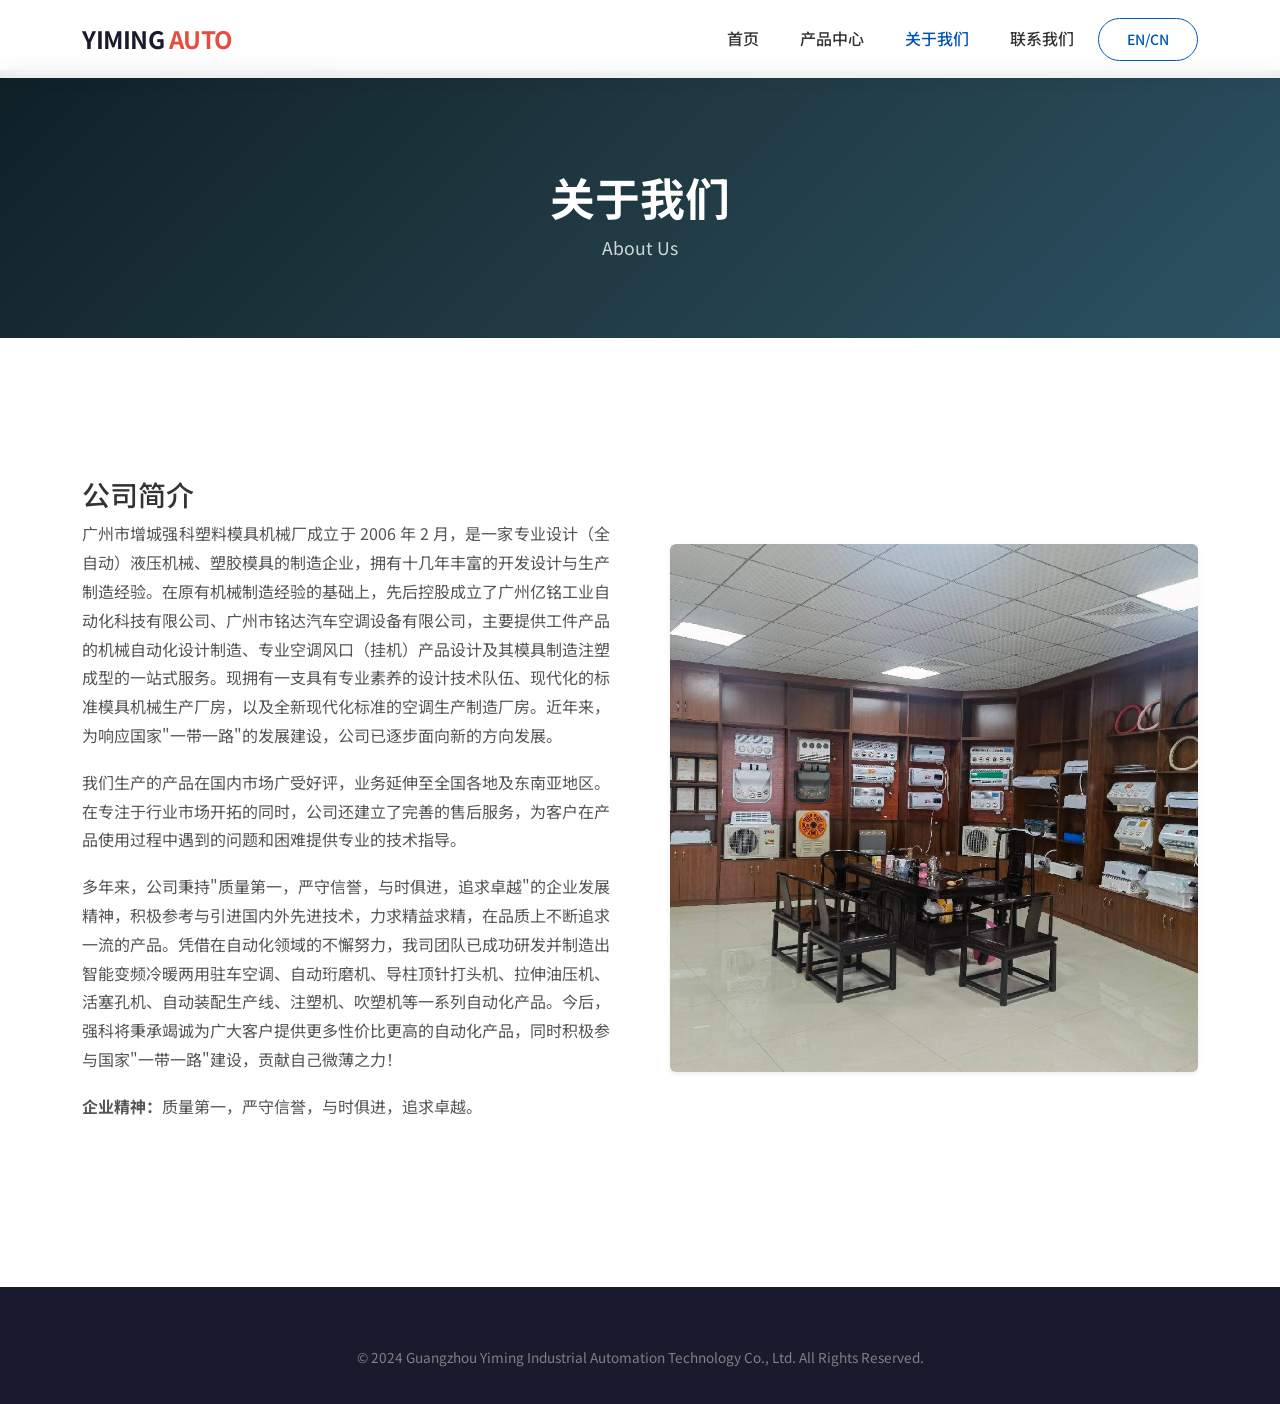
==== docs/about.html @ 4a15e211 "rename doces" ====
<!DOCTYPE html>
<html lang="zh-CN">
<head>
    <meta charset="UTF-8">
    <meta name="viewport" content="width=device-width, initial-scale=1.0">
    <title>关于我们 - 广州亿铭工业自动化</title>
    <link href="https://cdn.jsdelivr.net/npm/bootstrap@5.3.0/dist/css/bootstrap.min.css" rel="stylesheet">
    <link rel="stylesheet" href="css/style.css">
</head>
<body>
    <nav class="navbar navbar-expand-lg fixed-top">
        <div class="container">
            <a class="navbar-brand" href="index.html">YIMING <span style="color:#e74c3c">AUTO</span></a>
            <button class="navbar-toggler" type="button" data-bs-toggle="collapse" data-bs-target="#navMenu"><span class="navbar-toggler-icon" style="filter: invert(1);"></span></button>
            <div class="collapse navbar-collapse justify-content-end" id="navMenu">
                <ul class="navbar-nav align-items-center">
                    <li class="nav-item"><a class="nav-link" href="index.html" data-i18n="nav_home">首页</a></li>
                    <li class="nav-item"><a class="nav-link" href="products.html" data-i18n="nav_products">产品中心</a></li>
                    <li class="nav-item"><a class="nav-link active" href="about.html" data-i18n="nav_about">关于我们</a></li>
                    <li class="nav-item"><a class="nav-link" href="contact.html" data-i18n="nav_contact">联系我们</a></li>
                    <li class="nav-item ms-3"><button class="btn btn-outline-danger btn-sm" onclick="switchLang()">EN/CN</button></li>
                </ul>
            </div>
        </div>
    </nav>

    <header class="page-header">
        <div class="container text-center">
            <h1 data-i18n="page_title_about">关于我们</h1>
            <p data-i18n="page_subtitle_about">About Us</p>
        </div>
    </header>

    <section class="section-container about">
        <div class="container">
            <div class="about-content mb-5">
                <div class="about-text">
                    <h3 data-i18n="about_company_name">公司简介</h3>
                    <p data-i18n="about_content_1">广州市增城强科塑料模具机械厂成立于 2006 年 2 月，是一家专业设计（全自动）液压机械、塑胶模具的制造企业，拥有十几年丰富的开发设计与生产制造经验。在原有机械制造经验的基础上，先后控股成立了广州亿铭工业自动化科技有限公司、广州市铭达汽车空调设备有限公司，主要提供工件产品的机械自动化设计制造、专业空调风口（挂机）产品设计及其模具制造注塑成型的一站式服务。现拥有一支具有专业素养的设计技术队伍、现代化的标准模具机械生产厂房，以及全新现代化标准的空调生产制造厂房。近年来，为响应国家"一带一路"的发展建设，公司已逐步面向新的方向发展。</p>
                    <p data-i18n="about_content_2">我们生产的产品在国内市场广受好评，业务延伸至全国各地及东南亚地区。在专注于行业市场开拓的同时，公司还建立了完善的售后服务，为客户在产品使用过程中遇到的问题和困难提供专业的技术指导。</p>
                    <p data-i18n="about_content_3">多年来，公司秉持"质量第一，严守信誉，与时俱进，追求卓越"的企业发展精神，积极参考与引进国内外先进技术，力求精益求精，在品质上不断追求一流的产品。凭借在自动化领域的不懈努力，我司团队已成功研发并制造出智能变频冷暖两用驻车空调、自动珩磨机、导柱顶针打头机、拉伸油压机、活塞孔机、自动装配生产线、注塑机、吹塑机等一系列自动化产品。今后，强科将秉承竭诚为广大客户提供更多性价比更高的自动化产品，同时积极参与国家"一带一路"建设，贡献自己微薄之力！</p>
                    <p><strong data-i18n="about_spirit_title">企业精神：</strong><span data-i18n="about_spirit_content">质量第一，严守信誉，与时俱进，追求卓越。</span></p>
                </div>
                <div class="about-image">
                    <img src="images/about-factory.jpg" alt="工厂环境" class="img-fluid rounded shadow-sm">
                </div>
            </div>
        </div>
    </section>

    <footer>
        <div class="container">
            <div class="copyright">
                <p>© 2024 Guangzhou Yiming Industrial Automation Technology Co., Ltd. All Rights Reserved.</p>
            </div>
        </div>
    </footer>
    <script src="https://cdn.jsdelivr.net/npm/bootstrap@5.3.0/dist/js/bootstrap.bundle.min.js"></script>
    <script src="js/main.js"></script>
</body>
</html>
---- docs/css/style.css ----
/* =========================================
   0. 引入阿里巴巴普惠体 / 思源黑体 (免费可商用)
   ========================================= */
@import url('https://fonts.googleapis.com/css2?family=Noto+Sans+SC:wght@300;400;500;700&display=swap');

/* =========================================
   1. 基础样式重置
   ========================================= */
* {
    margin: 0;
    padding: 0;
    box-sizing: border-box;
}

body {
    font-family: "Alibaba PuHuiTi", "Noto Sans SC", "Microsoft YaHei", "Helvetica Neue", Helvetica, Arial, sans-serif;
    line-height: 1.6;
    color: #333;
    background-color: #fff;
    padding-top: 70px;
    -webkit-font-smoothing: antialiased;
    -moz-osx-font-smoothing: grayscale;
}

a {
    text-decoration: none;
    color: inherit;
    transition: color 0.3s;
}

ul {
    list-style: none;
}

/* =========================================
   2. 现代毛玻璃导航栏
   ========================================= */
.navbar {
    position: fixed;
    top: 0;
    width: 100%;
    background: rgba(255, 255, 255, 0.9);
    backdrop-filter: blur(10px);
    padding: 15px 0;
    z-index: 1000;
    box-shadow: 0 2px 15px rgba(0,0,0,0.05);
    transition: background 0.3s;
}

.navbar-brand {
    font-size: 1.5em;
    font-weight: 700;
    color: #1a1a2e !important;
    letter-spacing: -0.5px;
}

.nav-link {
    color: #333 !important;
    margin-left: 25px;
    font-weight: 500;
    transition: all 0.3s;
}

.nav-link:hover,
.nav-link.active {
    color: #0056b3 !important; /* 工业蓝 */
}

/* =========================================
   3. 首页 Hero 区域 (工业科技风)
   ========================================= */
.hero-banner {
    background: linear-gradient(135deg, #0f2027 0%, #203a43 50%, #2c5364 100%);
    color: #fff;
    min-height: 600px;
    display: flex;
    align-items: center;
    position: relative;
    overflow: hidden;
    padding-top: 70px;
}

/* 背景光晕动画 */
.hero-banner::before {
    content: '';
    position: absolute;
    top: -50%;
    left: -50%;
    width: 200%;
    height: 200%;
    background: radial-gradient(circle, rgba(255,255,255,0.05) 0%, rgba(255,255,255,0) 60%);
    animation: pulse 10s ease-in-out infinite;
    pointer-events: none; /* 关键：光晕层不拦截点击，否则会挡住 Hero 区域内的按钮 */
}

/* Hero 区内容整体置于光晕层之上，保证按钮可点击 */
.hero-banner .container {
    position: relative;
    z-index: 1;
}

@keyframes pulse {
    0%, 100% { transform: scale(1); opacity: 0.5; }
    50% { transform: scale(1.1); opacity: 0.8; }
}

.hero-banner h1 {
    font-size: 3.2em;
    margin-bottom: 20px;
    color: #fff;
    font-weight: 700;
    position: relative;
    z-index: 1;
    letter-spacing: -1px;
}

.hero-banner p {
    font-size: 1.3em;
    margin-bottom: 30px;
    opacity: 0.9;
    position: relative;
    z-index: 1;
    font-weight: 300;
}

/* =========================================
   4. 通用容器与排版
   ========================================= */
.section-container {
    width: 90%;
    max-width: 1200px;
    margin: 0 auto;
    padding: 100px 0;
}

h2 {
    text-align: center;
    font-size: 2.5em;
    margin-bottom: 60px;
    position: relative;
    color: #1a1a2e;
    font-weight: 700;
    letter-spacing: -0.5px;
}

h2::after {
    content: '';
    display: block;
    width: 60px;
    height: 4px;
    background: #0056b3;
    margin: 15px auto 0;
    border-radius: 2px;
}

/* =========================================
   5. 核心竞争力板块
   ========================================= */
.feature-card {
    transition: all 0.3s ease;
    border: 1px solid rgba(0,0,0,0.05);
    border-radius: 16px;
    padding: 40px 30px;
    text-align: center;
    height: 100%;
    background: #fff;
    box-shadow: 0 5px 20px rgba(0,0,0,0.03);
}

.feature-card:hover {
    box-shadow: 0 15px 35px rgba(0,0,0,0.08);
    transform: translateY(-8px);
}

.feature-card h5 {
    color: #0056b3;
    margin-bottom: 15px;
    font-size: 1.25em;
    font-weight: 600;
}

.feature-card p {
    color: #666;
    font-size: 0.95em;
    line-height: 1.7;
}

/* =========================================
   6. 产品板块 (现代网格卡片)
   ========================================= */
.product-grid {
    display: grid;
    grid-template-columns: repeat(auto-fit, minmax(320px, 1fr));
    gap: 30px;
}

.product-card {
    background: #fff;
    border-radius: 16px;
    overflow: hidden;
    box-shadow: 0 5px 20px rgba(0,0,0,0.04);
    transition: all 0.3s ease;
    display: flex;
    flex-direction: column;
    height: 100%;
    border: 1px solid rgba(0,0,0,0.03);
}

.product-card:hover {
    transform: translateY(-8px);
    box-shadow: 0 20px 40px rgba(0,0,0,0.1);
}

/* 统一产品图片比例 */
.product-img, .card-img-top {
    width: 100%;
    height: 280px;
    object-fit: contain;
    object-position: center;
    background-color: #fff;
    padding: 12px;
    transition: transform 0.5s ease;
}

.product-card:hover .product-img {
    transform: scale(1.05);
}

.product-info {
    padding: 25px;
    flex-grow: 1;
    display: flex;
    flex-direction: column;
}

.product-info h4 {
    margin-bottom: 12px;
    font-size: 1.2em;
    color: #1a1a2e;
    font-weight: 600;
}

.product-info p {
    font-size: 0.95em;
    color: #666;
    margin-bottom: 20px;
    flex-grow: 1;
    line-height: 1.6;
}

.card-footer {
    background: #fff;
    border-top: 1px solid #f0f0f0;
    padding: 15px 25px 25px;
    text-align: center;
}

/* 详情页大图 */
#product-image {
    width: 100%;
    max-height: 600px;
    object-fit: contain;
    background-color: #fff;
    border-radius: 16px;
    box-shadow: 0 10px 30px rgba(0,0,0,0.08);
}

/* =========================================
   7. 页面通用标题头
   ========================================= */
.page-header {
    background: linear-gradient(135deg, #0f2027 0%, #203a43 50%, #2c5364 100%);
    color: #fff;
    padding: 100px 0 60px;
    text-align: center;
    margin-bottom: 40px;
}

.page-header h1 {
    font-size: 2.8em;
    margin: 0;
    font-weight: 700;
}

.page-header p {
    font-size: 1.1em;
    opacity: 0.8;
    margin-top: 10px;
}

/* =========================================
   8. 关于我们
   ========================================= */
.about-content {
    display: flex;
    flex-wrap: wrap;
    gap: 60px;
    align-items: center;
}

.about-text {
    flex: 1;
    min-width: 300px;
}

.about-text p {
    margin-bottom: 18px;
    text-align: justify;
    color: #555;
    line-height: 1.8;
}

.about-image {
    flex: 1;
    min-width: 300px;
}

.about-image img {
    width: 100%;
    border-radius: 16px;
    box-shadow: 0 20px 50px rgba(0,0,0,0.1);
    transition: transform 0.3s;
}

.about-image img:hover {
    transform: scale(1.02);
}

/* =========================================
   9. 联系我们
   ========================================= */
.contact-info {
    background: #fff;
    border-radius: 16px;
    box-shadow: 0 5px 20px rgba(0,0,0,0.04);
    border: 1px solid rgba(0,0,0,0.03);
}

.contact-info ul li {
    border-bottom: 1px dashed #eee;
    padding-bottom: 12px;
    margin-bottom: 12px;
    color: #555;
}

.contact-info ul li:last-child {
    border-bottom: none;
}

/* =========================================
   10. 现代页脚
   ========================================= */
footer {
    background: #1a1a2e;
    color: #aaa;
    padding: 60px 0 20px;
}

.footer-content {
    display: flex;
    flex-wrap: wrap;
    justify-content: space-between;
    gap: 40px;
    border-bottom: 1px solid rgba(255,255,255,0.1);
    padding-bottom: 40px;
    margin-bottom: 20px;
}

.footer-col h4 {
    color: #fff;
    margin-bottom: 20px;
    font-size: 1.2em;
    font-weight: 600;
}

.footer-col ul li {
    margin-bottom: 12px;
}

.footer-col ul li a:hover {
    color: #fff;
}

.copyright {
    text-align: center;
    font-size: 0.85em;
    opacity: 0.7;
}

/* =========================================
   11. 按钮样式统一
   ========================================= */
.btn-danger, .btn-outline-danger {
    border-radius: 25px;
    padding: 10px 28px;
    font-weight: 500;
    transition: all 0.3s ease;
}

.btn-danger {
    background: #0056b3;
    border-color: #0056b3;
}

.btn-danger:hover {
    background: #004494;
    border-color: #004494;
    transform: translateY(-2px);
    box-shadow: 0 5px 15px rgba(0,86,179,0.3);
}

.btn-outline-danger {
    color: #0056b3;
    border-color: #0056b3;
}

.btn-outline-danger:hover {
    background: #0056b3;
    border-color: #0056b3;
    color: #fff;
}

/* =========================================
   12. 产品中心：分类筛选与系列标题
   ========================================= */
.product-filter {
    display: flex;
    flex-wrap: wrap;
    justify-content: center;
    gap: 12px;
}

.filter-btn {
    border: 1px solid #0056b3;
    color: #0056b3;
    background: #fff;
    border-radius: 25px;
    padding: 8px 24px;
    font-size: 0.95em;
    font-weight: 500;
    transition: all 0.3s ease;
    cursor: pointer;
}

.filter-btn:hover {
    background: rgba(0, 86, 179, 0.08);
}

.filter-btn.active {
    background: #0056b3;
    color: #fff;
    box-shadow: 0 5px 15px rgba(0, 86, 179, 0.25);
}

.series-title {
    border-left: 5px solid #0056b3;
    padding-left: 15px;
    color: #1a1a2e;
    font-weight: 600;
}

.product-img-link {
    display: block;
    overflow: hidden;
}

/* 详情页标题（覆盖通用 h2 居中样式） */
.detail-title {
    text-align: left;
    font-size: 1.8em;
    margin-bottom: 20px;
}

.detail-title::after {
    display: none;
}

/* 详情页搭配外机卡片图片比例 */
#product-detail-box .product-img {
    height: 220px;
    object-fit: contain;
    padding: 10px;
}
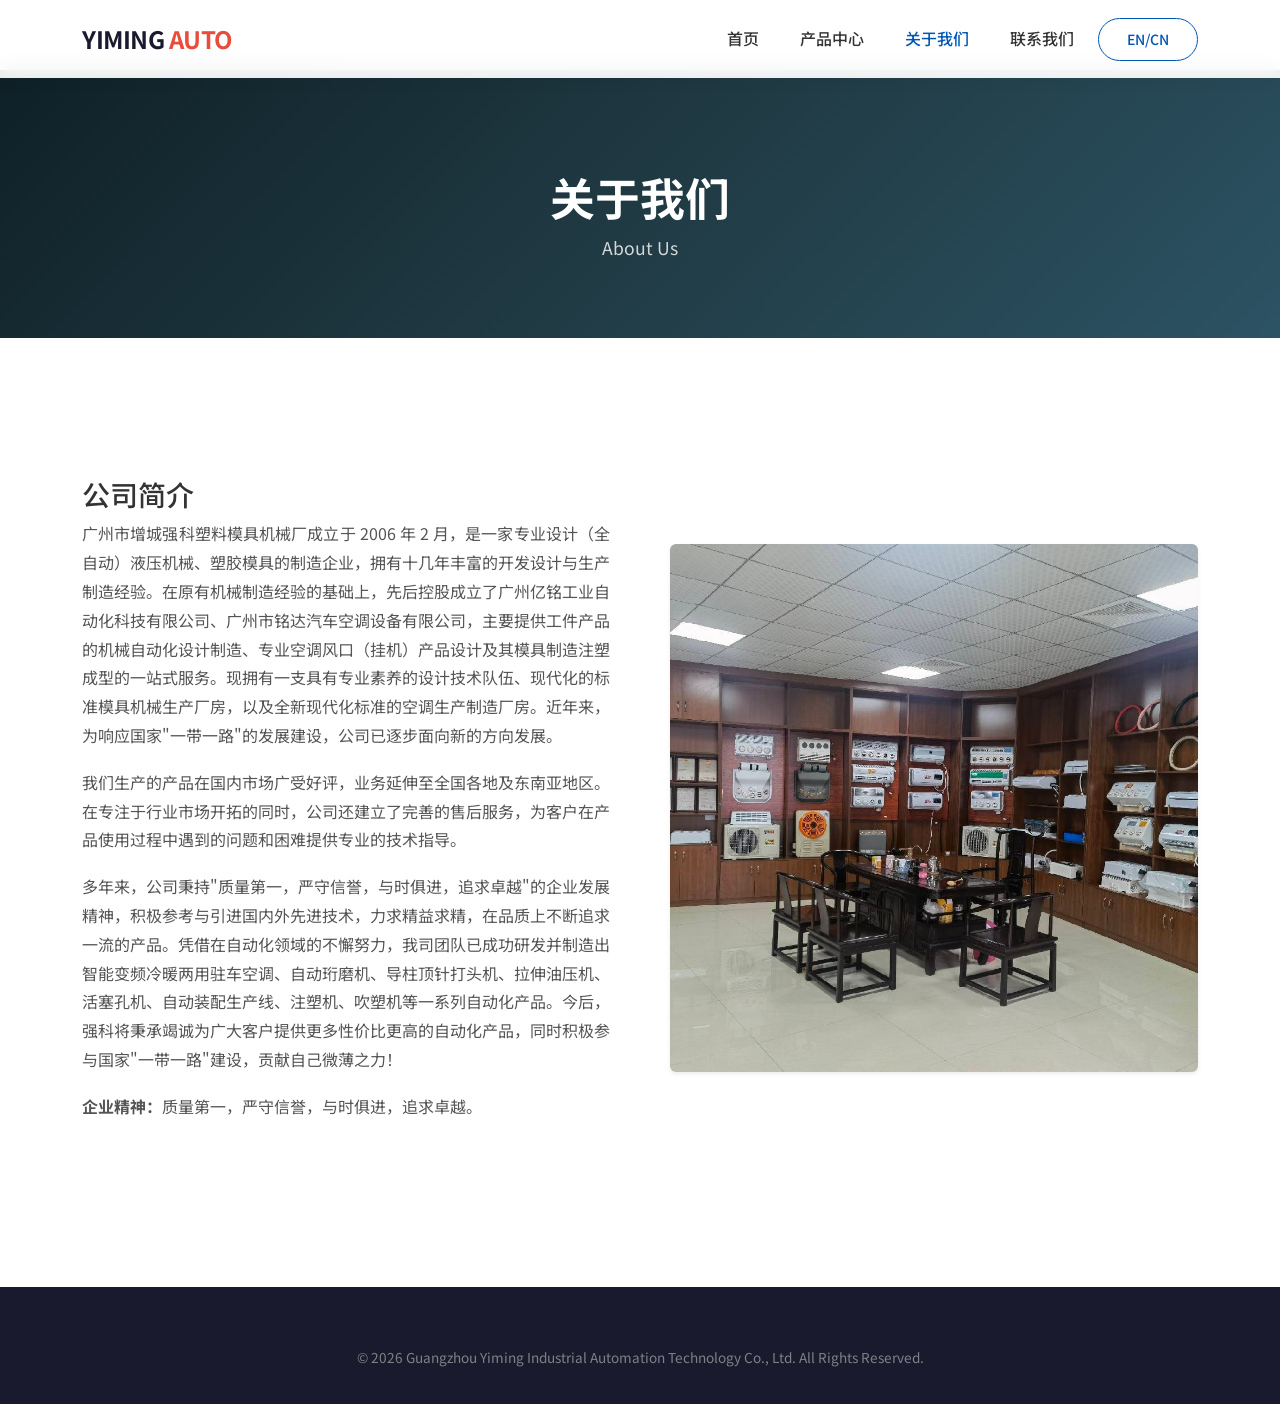
==== commit c3710d72: "调整接收邮件方式staticform，变更@为2026" ====
--- a/docs/about.html
+++ b/docs/about.html
@@ -51,7 +51,7 @@
     <footer>
         <div class="container">
             <div class="copyright">
-                <p>© 2024 Guangzhou Yiming Industrial Automation Technology Co., Ltd. All Rights Reserved.</p>
+                <p>© 2026 Guangzhou Yiming Industrial Automation Technology Co., Ltd. All Rights Reserved.</p>
             </div>
         </div>
     </footer>
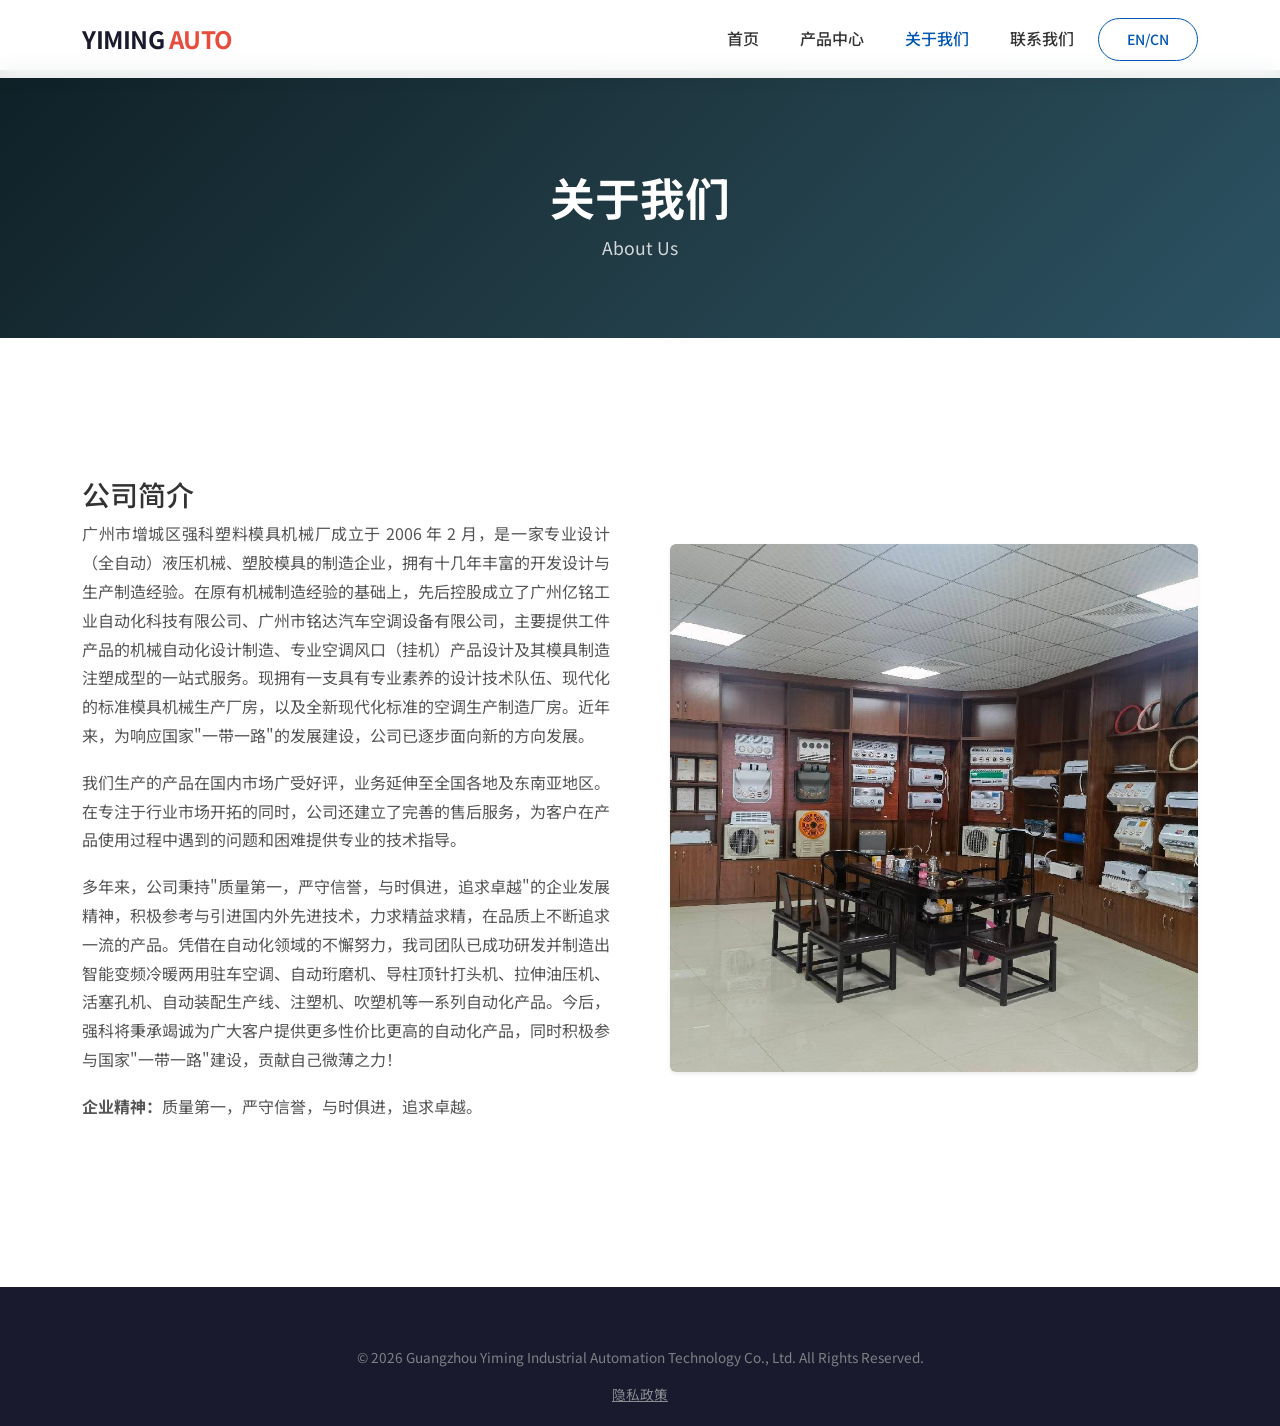
==== commit 9b3db9e3: "增加产品说明书，隐私说明，轮播图" ====
--- a/docs/about.html
+++ b/docs/about.html
@@ -52,6 +52,7 @@
         <div class="container">
             <div class="copyright">
                 <p>© 2026 Guangzhou Yiming Industrial Automation Technology Co., Ltd. All Rights Reserved.</p>
+                <p class="mt-2 mb-0"><a href="private.html" data-i18n="nav_privacy">隐私政策</a></p>
             </div>
         </div>
     </footer>
--- a/docs/css/style.css
+++ b/docs/css/style.css
@@ -480,4 +480,162 @@
     height: 220px;
     object-fit: contain;
     padding: 10px;
+}
+
+/* =========================================
+   13. 首页轮播图 (home-slides.js 渲染)
+   ========================================= */
+.hero-slide {
+    position: relative;
+    display: flex;
+    align-items: center;
+    width: 100%;
+    background-color: #0f2027;
+    padding-top: 70px;   /* 避让固定导航栏 */
+    overflow: hidden;
+}
+
+/* 左侧深色遮罩，保证文字可读 */
+.hero-slide::after {
+    content: '';
+    position: absolute;
+    inset: 0;
+    background: linear-gradient(90deg, rgba(15, 32, 39, 0.88) 0%, rgba(15, 32, 39, 0.55) 45%, rgba(15, 32, 39, 0.15) 100%);
+    pointer-events: none;
+}
+
+.hero-slide .container {
+    position: relative;
+    z-index: 2;
+}
+
+.hero-slide-title {
+    font-size: 3.2em;
+    font-weight: 700;
+    color: #fff;
+    margin-bottom: 20px;
+    letter-spacing: -1px;
+    line-height: 1.2;
+    text-shadow: 0 4px 24px rgba(0, 0, 0, 0.45);
+}
+
+.hero-slide-desc {
+    font-size: 1.25em;
+    font-weight: 300;
+    color: #fff;
+    opacity: 0.92;
+    margin-bottom: 30px;
+    text-shadow: 0 2px 12px rgba(0, 0, 0, 0.4);
+}
+
+.home-carousel .carousel-control-prev-icon,
+.home-carousel .carousel-control-next-icon {
+    filter: drop-shadow(0 2px 6px rgba(0, 0, 0, 0.5));
+}
+
+.home-carousel .carousel-indicators {
+    margin-bottom: 1.2rem;
+}
+
+@media (max-width: 991.98px) {
+    .hero-slide { min-height: 480px !important; }
+    .hero-slide-title { font-size: 2.2em; }
+    .hero-slide-desc { font-size: 1.05em; }
+}
+
+@media (max-width: 575.98px) {
+    .hero-slide { min-height: 420px !important; }
+    .hero-slide-title { font-size: 1.8em; }
+    .hero-slide-desc { font-size: 0.95em; }
+}
+
+/* =========================================
+   14. 产品说明书下载按钮
+   ========================================= */
+#product-manual-box {
+    display: inline-flex;
+    align-items: center;
+    flex-wrap: wrap;
+    gap: 8px;
+}
+
+.manual-btn {
+    border-radius: 25px;
+}
+
+.manual-icon {
+    margin-right: 6px;
+}
+
+.manual-size {
+    margin-left: 6px;
+    font-weight: 400;
+    opacity: 0.75;
+}
+
+/* =========================================
+   15. 隐私政策正文排版
+   ========================================= */
+.privacy-doc {
+    line-height: 1.9;
+    color: #444;
+}
+
+.privacy-meta {
+    color: #888;
+    font-size: 0.9em;
+    margin-bottom: 20px;
+}
+
+.privacy-intro {
+    background: #f7f9fc;
+    border-left: 4px solid #0056b3;
+    padding: 16px 20px;
+    border-radius: 8px;
+    text-align: justify;
+}
+
+.privacy-section {
+    margin-top: 38px;
+}
+
+.privacy-section-title {
+    font-size: 1.25em;
+    font-weight: 600;
+    color: #1a1a2e;
+    margin-bottom: 14px;
+    padding-left: 12px;
+    border-left: 4px solid #0056b3;
+}
+
+.privacy-doc p {
+    margin-bottom: 14px;
+    text-align: justify;
+}
+
+.privacy-list {
+    margin: 0 0 14px;
+    padding-left: 22px;
+}
+
+.privacy-list li {
+    list-style: disc;
+    margin-bottom: 8px;
+}
+
+.privacy-table th {
+    width: 32%;
+    background: #fafbfd;
+    font-weight: 600;
+    white-space: nowrap;
+}
+
+/* 页脚法律链接 */
+.copyright a {
+    color: #bbb;
+    text-decoration: underline;
+}
+
+.copyright a:hover {
+    color: #fff;
 }
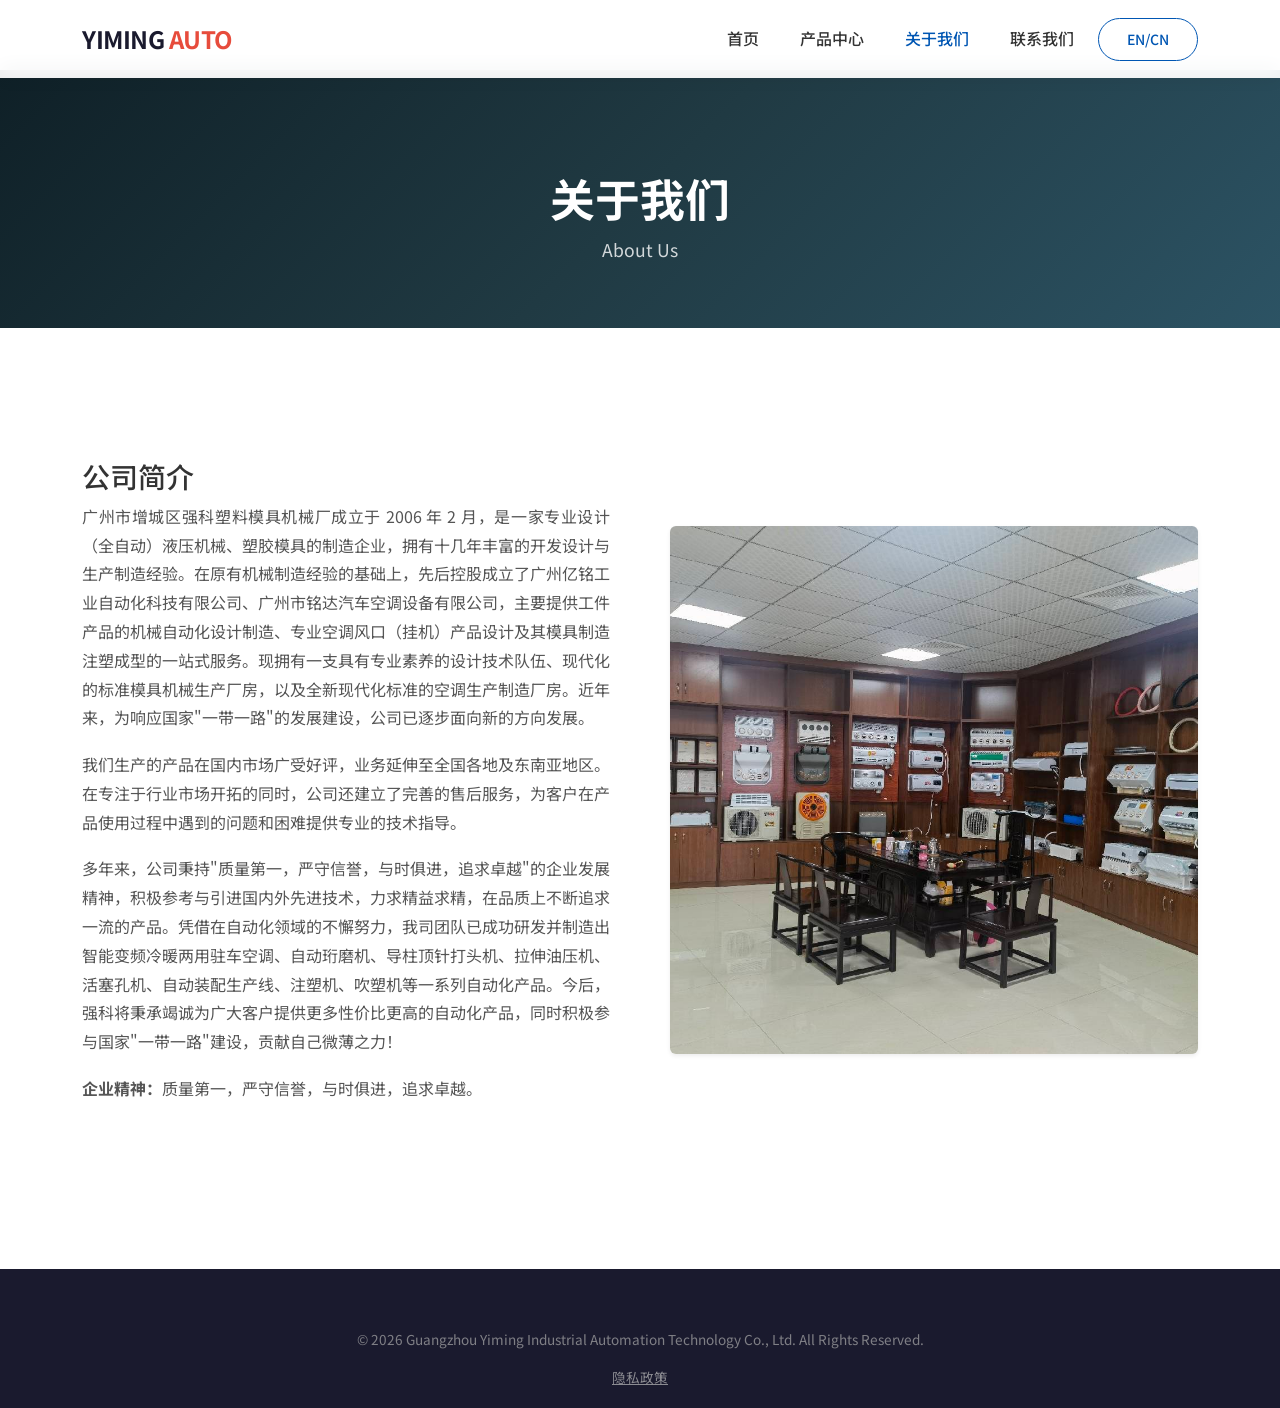
==== commit 6b993879: "移动端 H5 适配与站点稳健性优化 - 六个页面加 viewport-fit/format-detection/theme-color，字体与间距改用 clamp 平滑缩放 - 新增 js/devic" ====
--- a/docs/about.html
+++ b/docs/about.html
@@ -2,16 +2,18 @@
 <html lang="zh-CN">
 <head>
     <meta charset="UTF-8">
-    <meta name="viewport" content="width=device-width, initial-scale=1.0">
+    <meta name="viewport" content="width=device-width, initial-scale=1.0, viewport-fit=cover">
+    <meta name="format-detection" content="telephone=no">
+    <meta name="theme-color" content="#0f2027">
     <title>关于我们 - 广州亿铭工业自动化</title>
-    <link href="https://cdn.jsdelivr.net/npm/bootstrap@5.3.0/dist/css/bootstrap.min.css" rel="stylesheet">
+    <link href="vendor/bootstrap.min.css" rel="stylesheet">
     <link rel="stylesheet" href="css/style.css">
 </head>
 <body>
     <nav class="navbar navbar-expand-lg fixed-top">
         <div class="container">
             <a class="navbar-brand" href="index.html">YIMING <span style="color:#e74c3c">AUTO</span></a>
-            <button class="navbar-toggler" type="button" data-bs-toggle="collapse" data-bs-target="#navMenu"><span class="navbar-toggler-icon" style="filter: invert(1);"></span></button>
+            <button class="navbar-toggler" type="button" data-bs-toggle="collapse" data-bs-target="#navMenu"><span class="navbar-toggler-icon"></span></button>
             <div class="collapse navbar-collapse justify-content-end" id="navMenu">
                 <ul class="navbar-nav align-items-center">
                     <li class="nav-item"><a class="nav-link" href="index.html" data-i18n="nav_home">首页</a></li>
@@ -56,7 +58,7 @@
             </div>
         </div>
     </footer>
-    <script src="https://cdn.jsdelivr.net/npm/bootstrap@5.3.0/dist/js/bootstrap.bundle.min.js"></script>
+    <script src="vendor/bootstrap.bundle.min.js"></script>
     <script src="js/main.js"></script>
 </body>
 </html>
--- a/docs/css/style.css
+++ b/docs/css/style.css
@@ -6,10 +6,27 @@
 /* =========================================
    1. 基础样式重置
    ========================================= */
+:root {
+    /* 导航栏高度：桌面 / 移动端各一套，供 body 与各屏头部区域统一避让 */
+    --nav-h: 70px;
+    --theme-blue: #0056b3;
+}
+
 * {
     margin: 0;
     padding: 0;
     box-sizing: border-box;
+}
+
+html {
+    -webkit-text-size-adjust: 100%;   /* 防止 iOS 横屏时自动放大字号 */
+    text-size-adjust: 100%;
+}
+
+/* 禁止横向滚动：任何元素超宽都不会把 H5 页面撑出横向滚动条 */
+html, body {
+    max-width: 100%;
+    overflow-x: hidden;
 }
 
 body {
@@ -17,9 +34,15 @@
     line-height: 1.6;
     color: #333;
     background-color: #fff;
-    padding-top: 70px;
+    padding-top: var(--nav-h);
     -webkit-font-smoothing: antialiased;
     -moz-osx-font-smoothing: grayscale;
+    -webkit-tap-highlight-color: transparent;   /* 去掉移动端点击蓝块 */
+}
+
+/* 图片默认自适应，避免撑破布局 */
+img {
+    max-width: 100%;
 }
 
 a {
@@ -38,20 +61,61 @@
 .navbar {
     position: fixed;
     top: 0;
+    left: 0;
+    right: 0;
     width: 100%;
-    background: rgba(255, 255, 255, 0.9);
+    background: rgba(255, 255, 255, 0.92);
     backdrop-filter: blur(10px);
+    -webkit-backdrop-filter: blur(10px);
     padding: 15px 0;
     z-index: 1000;
     box-shadow: 0 2px 15px rgba(0,0,0,0.05);
-    transition: background 0.3s;
-}
+    transition: background 0.3s, padding 0.3s;
+}
+
+/* iOS Safari / 微信内置浏览器：滚动时对 backdrop-filter 做实时模糊，合成开销极大，
+   会让导航栏与页面内容一起抖动、掉帧。移动端一律关闭，改用近乎实色的白底
+   （视觉几乎一样，但完全不抖）；桌面端保留毛玻璃效果。 */
+@media (max-width: 991.98px) {
+    .navbar {
+        -webkit-backdrop-filter: none;
+        backdrop-filter: none;
+        background: rgba(255, 255, 255, 0.98);
+        /* 提升为独立合成层，fixed 元素跟手更稳 */
+        -webkit-transform: translateZ(0);
+        transform: translateZ(0);
+        transition: none;
+    }
+}
+
+/* iPhone 刘海屏左右安全区 */
+@supports (padding: env(safe-area-inset-left)) {
+    .navbar {
+        padding-left: env(safe-area-inset-left);
+        padding-right: env(safe-area-inset-right);
+    }
+}
+
+/* 注：Bootstrap 已为 .navbar > .container 提供 flex 布局与两端对齐，
+   此处不覆盖，避免桌面端导航失去右对齐。 */
+
 
 .navbar-brand {
     font-size: 1.5em;
     font-weight: 700;
     color: #1a1a2e !important;
     letter-spacing: -0.5px;
+    white-space: nowrap;      /* 品牌名永远不换行，避免导航栏被挤歪 */
+}
+
+.navbar-toggler {
+    border: none;
+    padding: 4px 8px;
+}
+
+.navbar-toggler:focus {
+    box-shadow: none;
+    outline: none;
 }
 
 .nav-link {
@@ -130,13 +194,14 @@
     width: 90%;
     max-width: 1200px;
     margin: 0 auto;
-    padding: 100px 0;
+    /* 顶部下限 48→20：手机端紧贴页头，不再出现大段空白；桌面端 8vw 封顶不变 */
+    padding: clamp(20px, 8vw, 100px) 0;
 }
 
 h2 {
     text-align: center;
-    font-size: 2.5em;
-    margin-bottom: 60px;
+    font-size: clamp(1.6rem, 5.2vw, 2.5em);
+    margin-bottom: clamp(30px, 5vw, 60px);
     position: relative;
     color: #1a1a2e;
     font-weight: 700;
@@ -190,8 +255,9 @@
    ========================================= */
 .product-grid {
     display: grid;
-    grid-template-columns: repeat(auto-fit, minmax(320px, 1fr));
-    gap: 30px;
+    /* min(100%, 280px)：窄屏自动收敛为单列，绝不溢出 */
+    grid-template-columns: repeat(auto-fit, minmax(min(100%, 280px), 1fr));
+    gap: clamp(16px, 2.5vw, 30px);
 }
 
 .product-card {
@@ -211,7 +277,7 @@
     box-shadow: 0 20px 40px rgba(0,0,0,0.1);
 }
 
-/* 统一产品图片比例 */
+/* 统一产品图片比例（移动端由下方媒体查询压缩高度） */
 .product-img, .card-img-top {
     width: 100%;
     height: 280px;
@@ -248,16 +314,107 @@
     line-height: 1.6;
 }
 
+/* 按钮始终贴底，卡片等高时观感整齐 */
 .card-footer {
     background: #fff;
     border-top: 1px solid #f0f0f0;
     padding: 15px 25px 25px;
     text-align: center;
-}
-
-/* 详情页大图 */
+    margin-top: auto;
+}
+
+/* ---------- 按设备形态渲染的产品网格 ----------
+   data-device 由 js/device.js 识别后写入，
+   手机：两列紧凑卡；平板：中等网格；桌面：自适应大卡。
+------------------------------------------------ */
+.product-grid[data-device="mobile"] {
+    grid-template-columns: repeat(2, minmax(0, 1fr));
+    gap: 10px;
+}
+
+.product-grid[data-device="tablet"] {
+    grid-template-columns: repeat(auto-fit, minmax(min(100%, 240px), 1fr));
+    gap: 18px;
+}
+
+.product-grid[data-device="desktop"] {
+    grid-template-columns: repeat(auto-fit, minmax(min(100%, 280px), 1fr));
+    gap: clamp(16px, 2.5vw, 30px);
+}
+
+/* 手机端紧凑卡片 */
+.product-card--compact {
+    border-radius: 12px;
+}
+
+.product-card--compact .product-img {
+    height: auto;
+    aspect-ratio: 4 / 3;
+    padding: 6px;
+    background: #fff;
+}
+
+.product-card--compact .product-info {
+    padding: 10px;
+}
+
+.product-card--compact .product-info h4 {
+    font-size: 0.9em;
+    line-height: 1.4;
+    margin-bottom: 8px;
+    /* 标题最多两行，保证同排卡片高度一致 */
+    display: -webkit-box;
+    -webkit-line-clamp: 2;
+    -webkit-box-orient: vertical;
+    overflow: hidden;
+}
+
+.product-card--compact .product-info p {
+    font-size: 0.78em;
+    line-height: 1.5;
+    margin-bottom: 8px;
+    display: -webkit-box;
+    -webkit-line-clamp: 2;
+    -webkit-box-orient: vertical;
+    overflow: hidden;
+}
+
+.product-card--compact .card-footer {
+    padding: 8px 10px 10px;
+}
+
+.product-card--compact .card-footer .btn {
+    padding: 6px 14px;
+    font-size: 0.82em;
+    min-height: 34px;
+    line-height: 1.4;
+}
+
+body[data-device="mobile"] .series-title {
+    font-size: 1.05em;
+    margin-top: 22px !important;
+    margin-bottom: 14px !important;
+}
+
+body[data-device="mobile"] .product-filter {
+    margin-bottom: 18px !important;
+}
+
+/* JS 尚未执行时的 CSS 兜底：窄屏同样按两列渲染，避免首屏闪烁 */
+@media (max-width: 575.98px) {
+    .product-grid:not([data-device="desktop"]) {
+        grid-template-columns: repeat(2, minmax(0, 1fr));
+        gap: 10px;
+    }
+}
+
+/* 详情页大图：加载前就按宽高比预留空间，避免图片下载完成后整页内容下跳。
+   比例 1.4 取自所有产品图的最扁尺度(1.48)，配 object-fit:contain + 白底，
+   任何比例的产品图都不会被压缩，视觉与加载完成后完全一致。 */
 #product-image {
     width: 100%;
+    height: auto;
+    aspect-ratio: 1.4 / 1;
     max-height: 600px;
     object-fit: contain;
     background-color: #fff;
@@ -265,25 +422,57 @@
     box-shadow: 0 10px 30px rgba(0,0,0,0.08);
 }
 
+/* 不支持 aspect-ratio 的老浏览器：用 padding 兜底占位 */
+@supports not (aspect-ratio: 1 / 1) {
+    #product-image {
+        height: 0;
+        padding-bottom: 71.4%;
+    }
+}
+
+/* 详情内容渲染完成前的骨架屏：避免空容器 -> 内容涌入造成的大幅跳动 */
+#product-detail-box.detail-loading {
+    min-height: 65vh;
+    border-radius: 16px;
+    background: linear-gradient(100deg, #f4f5f7 30%, #eceff2 50%, #f4f5f7 70%);
+    background-size: 200% 100%;
+    animation: detailPulse 1.3s linear infinite;
+}
+
+@keyframes detailPulse {
+    from { background-position: 100% 0; }
+    to   { background-position: -100% 0; }
+}
+
+@media (prefers-reduced-motion: reduce) {
+    #product-detail-box.detail-loading { animation: none; }
+}
+
+@media (max-width: 767.98px) {
+    #product-image { max-height: 320px; border-radius: 12px; }
+}
+
 /* =========================================
    7. 页面通用标题头
    ========================================= */
 .page-header {
     background: linear-gradient(135deg, #0f2027 0%, #203a43 50%, #2c5364 100%);
     color: #fff;
-    padding: 100px 0 60px;
+    /* clamp 下限收紧：手机端头图下方不再留大片空白；桌面端取上限值，观感不变 */
+    padding: clamp(90px, 14vw, 100px) 0 clamp(12px, 4vw, 48px);
     text-align: center;
-    margin-bottom: 40px;
+    margin-bottom: clamp(6px, 3vw, 32px);
 }
 
 .page-header h1 {
-    font-size: 2.8em;
+    font-size: clamp(1.8rem, 6.4vw, 2.8em);
     margin: 0;
     font-weight: 700;
+    line-height: 1.25;
 }
 
 .page-header p {
-    font-size: 1.1em;
+    font-size: clamp(0.95rem, 3.4vw, 1.1em);
     opacity: 0.8;
     margin-top: 10px;
 }
@@ -294,13 +483,13 @@
 .about-content {
     display: flex;
     flex-wrap: wrap;
-    gap: 60px;
+    gap: clamp(24px, 5vw, 60px);
     align-items: center;
 }
 
 .about-text {
-    flex: 1;
-    min-width: 300px;
+    flex: 1 1 320px;
+    min-width: 0;
 }
 
 .about-text p {
@@ -311,8 +500,8 @@
 }
 
 .about-image {
-    flex: 1;
-    min-width: 300px;
+    flex: 1 1 320px;
+    min-width: 0;
 }
 
 .about-image img {
@@ -459,6 +648,69 @@
     font-weight: 600;
 }
 
+/* ---------------------------------------------
+   返回顶部按钮（js/back-to-top.js 动态创建）
+   越过第一个分类后出现；不透明度过渡，不参与布局
+   --------------------------------------------- */
+.back-to-top {
+    position: fixed;
+    right: calc(16px + env(safe-area-inset-right));
+    bottom: calc(20px + env(safe-area-inset-bottom));
+    width: 48px;
+    height: 48px;
+    display: flex;
+    align-items: center;
+    justify-content: center;
+    padding: 0;
+    border: none;
+    border-radius: 50%;
+    background: #fff;                     /* 纯色，不用 backdrop-filter：移动端滚动不抖 */
+    color: #0056b3;
+    box-shadow: 0 6px 20px rgba(16, 24, 40, 0.20);
+    cursor: pointer;
+    z-index: 1001;                        /* 高于导航栏(1000) */
+    opacity: 0;
+    visibility: hidden;
+    /* translateZ(0) 提升为独立合成层，iOS 上 fixed 元素跟手更稳 */
+    -webkit-transform: translateY(14px) translateZ(0);
+    transform: translateY(14px) translateZ(0);
+    -webkit-transition: opacity 0.25s ease, transform 0.25s ease, visibility 0.25s;
+    transition: opacity 0.25s ease, transform 0.25s ease, visibility 0.25s;
+    -webkit-tap-highlight-color: transparent;
+    -webkit-appearance: none;
+    appearance: none;
+}
+
+.back-to-top.show {
+    opacity: 1;
+    visibility: visible;
+    -webkit-transform: translateY(0) translateZ(0);
+    transform: translateY(0) translateZ(0);
+}
+
+.back-to-top:active {
+    -webkit-transform: scale(0.92) translateZ(0);
+    transform: scale(0.92) translateZ(0);
+}
+
+.back-to-top svg {
+    width: 22px;
+    height: 22px;
+}
+
+@media (max-width: 575.98px) {
+    .back-to-top {
+        right: calc(12px + env(safe-area-inset-right));
+        bottom: calc(16px + env(safe-area-inset-bottom));
+        width: 46px;
+        height: 46px;
+    }
+}
+
+@media (prefers-reduced-motion: reduce) {
+    .back-to-top { transition: none; }
+}
+
 .product-img-link {
     display: block;
     overflow: hidden;
@@ -467,8 +719,9 @@
 /* 详情页标题（覆盖通用 h2 居中样式） */
 .detail-title {
     text-align: left;
-    font-size: 1.8em;
+    font-size: clamp(1.3rem, 5vw, 1.8em);
     margin-bottom: 20px;
+    line-height: 1.35;
 }
 
 .detail-title::after {
@@ -484,48 +737,73 @@
 
 /* =========================================
    13. 首页轮播图 (home-slides.js 渲染)
+   结构：.hero-slide > .hero-slide-bg（背景图）+ .hero-slide-body（文案）
+   桌面：图片 cover 铺满、文案居左；
+   移动：图片 contain 完整展示于上半部、文案贴底 + 纵向渐变遮罩，绝不变形/不被裁主体。
    ========================================= */
 .hero-slide {
     position: relative;
     display: flex;
     align-items: center;
     width: 100%;
+    min-height: var(--hero-h, 600px);   /* 各断点高度由 JS 配置注入的变量控制 */
     background-color: #0f2027;
-    padding-top: 70px;   /* 避让固定导航栏 */
+    padding-top: var(--nav-h);   /* 避让固定导航栏 */
     overflow: hidden;
 }
 
-/* 左侧深色遮罩，保证文字可读 */
+/* 背景图/渐变层
+   填充方式由 --hero-fit 变量控制（JS 按配置注入桌面值），
+   手机/平板的 contain 由媒体查询改判，避免内联样式压过响应式规则 */
+.hero-slide-bg {
+    position: absolute;
+    inset: 0;
+    z-index: 1;
+    background-color: #0f2027;
+    background-position: center;
+    background-repeat: no-repeat;
+    background-size: var(--hero-fit, cover);
+}
+
+/* 遮罩层：桌面横向渐变保证左侧文字可读 */
 .hero-slide::after {
     content: '';
     position: absolute;
     inset: 0;
-    background: linear-gradient(90deg, rgba(15, 32, 39, 0.88) 0%, rgba(15, 32, 39, 0.55) 45%, rgba(15, 32, 39, 0.15) 100%);
+    z-index: 2;
+    background: linear-gradient(90deg, rgba(15, 32, 39, 0.9) 0%, rgba(15, 32, 39, 0.6) 45%, rgba(15, 32, 39, 0.18) 100%);
     pointer-events: none;
 }
 
-.hero-slide .container {
+/* 文案层 */
+.hero-slide-body {
     position: relative;
-    z-index: 2;
+    z-index: 3;
+    width: 100%;
 }
 
 .hero-slide-title {
-    font-size: 3.2em;
+    font-size: clamp(1.7rem, 5.6vw, 3.2em);
     font-weight: 700;
     color: #fff;
-    margin-bottom: 20px;
+    margin-bottom: clamp(12px, 2.5vw, 20px);
     letter-spacing: -1px;
-    line-height: 1.2;
+    line-height: 1.25;
     text-shadow: 0 4px 24px rgba(0, 0, 0, 0.45);
 }
 
 .hero-slide-desc {
-    font-size: 1.25em;
+    font-size: clamp(0.95rem, 2.6vw, 1.25em);
     font-weight: 300;
     color: #fff;
     opacity: 0.92;
-    margin-bottom: 30px;
+    margin-bottom: clamp(18px, 3vw, 30px);
     text-shadow: 0 2px 12px rgba(0, 0, 0, 0.4);
+    line-height: 1.55;
+}
+
+.hero-slide .btn-danger {
+    box-shadow: 0 8px 24px rgba(0, 0, 0, 0.25);
 }
 
 .home-carousel .carousel-control-prev-icon,
@@ -534,19 +812,111 @@
 }
 
 .home-carousel .carousel-indicators {
-    margin-bottom: 1.2rem;
-}
-
+    margin-bottom: clamp(0.6rem, 2vw, 1.2rem);
+    z-index: 4;
+}
+
+.home-carousel .carousel-indicators [data-bs-target] {
+    width: 10px;
+    height: 10px;
+    border-radius: 999px;
+    border: none;
+    opacity: 0.55;
+    transition: width 0.3s, opacity 0.3s;
+}
+
+.home-carousel .carousel-indicators .active {
+    width: 26px;
+    opacity: 1;
+}
+
+/* 单张幻灯片时不显示控件（由 JS 也不输出），双保险 */
+.home-carousel .carousel-item {
+    transition: transform 0.6s ease-in-out;
+}
+
+/* ---------- 平板 / 手机：轮播完整展示不变形 ---------- */
 @media (max-width: 991.98px) {
-    .hero-slide { min-height: 480px !important; }
-    .hero-slide-title { font-size: 2.2em; }
-    .hero-slide-desc { font-size: 1.05em; }
+    .hero-slide {
+        min-height: var(--hero-h-md, 520px);
+        align-items: flex-end;          /* 文案贴底 */
+        padding-bottom: 40px;
+    }
+
+    /* 平板/手机：配图统一限制在上部「图片带」内，填满该区域。
+       这样 16:9 与方图占的视觉面积完全一致，不会一张占满、一张只占一半。
+       填充方式仍用变量，才能盖过 JS 写在 .hero-slide 上的内联值 */
+    .hero-slide-bg {
+        inset: 0 0 42% 0;
+        --hero-fit: cover;
+        background-position: center;
+        transform: none;
+    }
+
+    /* 有图幻灯片：图片带下缘柔和过渡到纯深色，文案区落在纯深色上，可读且不压图 */
+    .hero-slide--img::after {
+        background: linear-gradient(180deg,
+            rgba(15, 32, 39, 0) 0%,
+            rgba(15, 32, 39, 0.08) 38%,
+            rgba(15, 32, 39, 0.55) 52%,
+            rgba(15, 32, 39, 1) 62%,
+            rgba(15, 32, 39, 1) 100%);
+    }
+
+    /* 纵向渐变：上部留出图片，下部压深衬托文字 */
+    .hero-slide::after {
+        background: linear-gradient(180deg,
+            rgba(15, 32, 39, 0.15) 0%,
+            rgba(15, 32, 39, 0.35) 38%,
+            rgba(15, 32, 39, 0.85) 72%,
+            rgba(15, 32, 39, 0.96) 100%);
+    }
+
+    .hero-slide-body .row > [class*="col-"] {
+        text-align: center;
+    }
+
+    .hero-slide-btn-wrap {
+        text-align: center;
+    }
+
+    /* 纯渐变幻灯片没有裁切问题，铺满整屏，避免与下方纯色出现色差接缝 */
+    .hero-slide--noimg .hero-slide-bg {
+        inset: 0;
+    }
+
+    /* 无图（纯渐变）幻灯片：没有上半部的产品图，文案贴底会留整块空黑，
+       改为垂直居中，同时遮罩改为整体均匀压暗保证可读性 */
+    .hero-slide--noimg {
+        align-items: center;
+        padding-top: calc(var(--nav-h) + 12px);
+    }
+
+    .hero-slide--noimg::after {
+        background: linear-gradient(180deg,
+            rgba(15, 32, 39, 0.30) 0%,
+            rgba(15, 32, 39, 0.42) 50%,
+            rgba(15, 32, 39, 0.60) 100%);
+    }
 }
 
 @media (max-width: 575.98px) {
-    .hero-slide { min-height: 420px !important; }
-    .hero-slide-title { font-size: 1.8em; }
-    .hero-slide-desc { font-size: 0.95em; }
+    /* 有图/无图幻灯片在手机上共用同一高度，切换时不再忽高忽低 */
+    .hero-slide,
+    .hero-slide--noimg,
+    .hero-slide--img {
+        height: var(--hero-h-sm, 380px);
+        min-height: 0;
+        padding-bottom: 34px;
+    }
+
+    .hero-slide-desc {
+        /* 小屏限制副标题行数，保证整屏高度稳定 */
+        display: -webkit-box;
+        -webkit-line-clamp: 3;
+        -webkit-box-orient: vertical;
+        overflow: hidden;
+    }
 }
 
 /* =========================================
@@ -638,4 +1008,214 @@
 
 .copyright a:hover {
     color: #fff;
+}
+
+/* =========================================
+   16. 移动端 H5 统一适配
+   ========================================= */
+
+/* ---------- 平板及以下（≤991.98px）：汉堡菜单 ---------- */
+@media (max-width: 991.98px) {
+    :root { --nav-h: 58px; }
+
+    .navbar { padding: 8px 0; }
+
+    .navbar-brand { font-size: 1.2em; }
+
+    /* 展开后的菜单面板：白底卡片、可滚动、不遮挡过多内容 */
+    .navbar-collapse {
+        margin-top: 10px;
+        padding: 6px 0 12px;
+        background: #fff;
+        border-radius: 14px;
+        box-shadow: 0 12px 30px rgba(0, 0, 0, 0.08);
+        max-height: calc(100vh - var(--nav-h) - 20px);
+        overflow-y: auto;
+        -webkit-overflow-scrolling: touch;
+    }
+
+    .navbar-nav { width: 100%; }
+
+    .nav-item { width: 100%; }
+
+    .nav-link {
+        margin-left: 0;
+        padding: 13px 16px !important;
+        border-radius: 10px;
+        font-size: 1.05em;
+        min-height: 46px;          /* 触控目标 ≥44px */
+        display: flex;
+        align-items: center;
+    }
+
+    .nav-link.active {
+        background: rgba(0, 86, 179, 0.08);
+    }
+
+    /* 中英文切换按钮在移动端独占一行，避免被挤压变形 */
+    .nav-item.ms-3 {
+        margin-left: 0 !important;
+        padding: 6px 16px 0;
+    }
+
+    .nav-item.ms-3 .btn {
+        width: 100%;
+        min-height: 44px;
+    }
+
+    .feature-card { padding: 28px 20px; }
+
+    .about-image img { border-radius: 12px; }
+}
+
+/* ---------- 手机（≤575.98px）：单列紧凑布局 ---------- */
+@media (max-width: 575.98px) {
+    body { font-size: 15px; }
+
+    .section-container { width: 92%; }
+
+    /* 产品卡片：两列网格 / 图片压缩 */
+    .product-grid { gap: 14px; }
+
+    .product-img, .card-img-top {
+        height: 180px;
+        padding: 8px;
+    }
+
+    #product-detail-box .product-img { height: 150px; }
+
+    .product-info { padding: 16px; }
+
+    .product-info h4 { font-size: 1.05em; }
+
+    .product-info p {
+        font-size: 0.88em;
+        margin-bottom: 14px;
+    }
+
+    .card-footer { padding: 12px 16px 16px; }
+
+    .feature-card { padding: 24px 18px; }
+
+    .feature-card h5 { font-size: 1.1em; }
+
+    /* 分类筛选按钮：横向可滑 + 不被压变形 */
+    .product-filter {
+        flex-wrap: nowrap;
+        justify-content: flex-start;
+        overflow-x: auto;
+        -webkit-overflow-scrolling: touch;
+        padding: 4px 2px 10px;
+        scrollbar-width: none;
+    }
+
+    .product-filter::-webkit-scrollbar { display: none; }
+
+    .filter-btn {
+        flex: 0 0 auto;
+        padding: 9px 18px;
+        font-size: 0.9em;
+        white-space: nowrap;
+    }
+
+    .series-title { font-size: 1.15em; }
+
+    /* 按钮触控友好 */
+    .btn-danger, .btn-outline-danger {
+        padding: 10px 22px;
+        min-height: 44px;
+    }
+
+    .btn-danger.btn-lg,
+    .btn-lg {
+        padding: 12px 24px;
+        font-size: 1rem;
+    }
+
+    /* 详情页 */
+    .detail-title { font-size: 1.25rem; }
+
+    #product-detail-box .table th,
+    #product-detail-box .table td {
+        padding: 0.6rem 0.65rem;
+        font-size: 0.9em;
+        word-break: break-word;
+    }
+
+    #product-manual-box { width: 100%; }
+
+    /* 隐私政策：键值对表格改竖排，避免横向溢出 */
+    .privacy-doc { padding: 22px 16px !important; }
+
+    .privacy-table th,
+    .privacy-table td {
+        display: block;
+        width: 100% !important;
+        white-space: normal;
+        word-break: break-word;
+    }
+
+    .privacy-table th {
+        border-bottom: none;
+        padding-bottom: 0.25rem;
+        background: transparent;
+        color: #888;
+        font-size: 0.85em;
+    }
+
+    .privacy-table td { padding-top: 0.15rem; }
+
+    .privacy-intro { padding: 14px 14px; }
+
+    .privacy-section-title { font-size: 1.1em; }
+
+    /* 联系我们 */
+    .contact-info { padding: 20px 16px !important; }
+
+    .privacy-doc,
+    .contact-info { box-shadow: 0 4px 16px rgba(0, 0, 0, 0.05) !important; }
+
+    footer {
+        padding: 40px 0 calc(20px + env(safe-area-inset-bottom));
+    }
+
+    footer .row > div:last-child { margin-bottom: 0 !important; }
+}
+
+/* ---------- 通用移动端细节 ---------- */
+@media (max-width: 991.98px) {
+    /* iOS 聚焦输入框会自动放大页面 —— 字号 ≥16px 可避免 */
+    input, select, textarea {
+        font-size: 16px !important;
+    }
+
+    /* 移动端弱化悬停位移，避免点击后"粘住" */
+    .product-card:hover,
+    .feature-card:hover,
+    .btn-danger:hover {
+        transform: none;
+    }
+
+    .about-image img:hover { transform: none; }
+
+    /* 电话/邮箱可点击 */
+    a[href^="tel:"],
+    a[href^="mailto:"] {
+        color: #0056b3;
+        font-weight: 500;
+    }
+
+    /* 微信二维码弹窗在小屏收缩 */
+    .modal-dialog { margin: 16px; }
+}
+
+/* 尊重系统"减少动态效果"设置 */
+@media (prefers-reduced-motion: reduce) {
+    *,
+    *::before,
+    *::after {
+        animation-duration: 0.001ms !important;
+        animation-iteration-count: 1 !important;
+        transition-duration: 0.001ms !important;
+    }
 }
